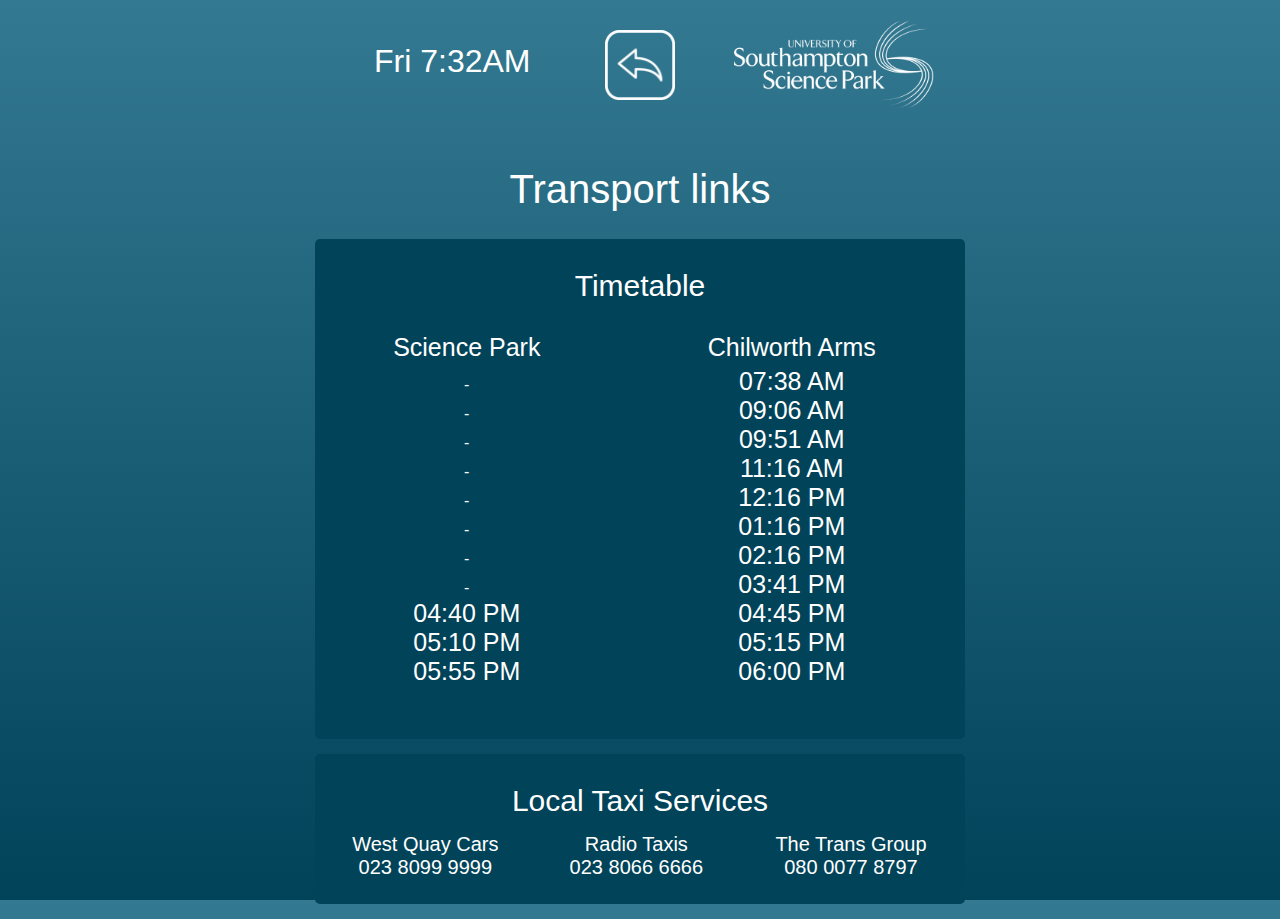
==== bus.html @ 0dda5c0b "changes according to doc" ====
<html xmlns="http://www.w3.org/1999/xhtml" lang="en">

<head>
	<meta http-equiv="Content-Type" content="text/html; charset=utf-8" />
	<meta name="description" content="" />
	<meta name="keywords" content="" />
	<title>Science Park Touch Screen</title>
	<link rel="stylesheet" type="text/css" href="assets/css/main.css">
	<script src="assets/js/clock.js"></script>
</head>
<body >
	<!--Header-->
	<header>
		<nav>
			<div id="hdr-container">
    			<div class="hdr-date"></div>
    			<div class="back-container"><a href="index.html"><img id="icon-backwards" src="assets/img/back-sign.png"></a></div>
    			<div class="logo"><img  id="sp-logo" src="assets/img/southampton-science-park.png" alt="Science Park" /></div>
			</div>
		</nav>
	</header>
	<!--Main Part of Body-->
	<article>
		<div class="bus-hdr"><h1>Transport links</h1></div>
		<!--<section class="nextbus-container">
			<div class="nextbus-box grow">
				<table>
				  <tr>
				    <td class="nextbus-text">Next Bus in:</td>
				    <td class="nextbus-time" rowspan="2">13:47</td>
				  </tr>
				  <tr>
				    <td class="nextbus-icon"><img src="assets/img/bus_icon.png"></td>
				  </tr>
				</table>
			</div>
		</section>
		<section class="busstop-container">
			<div class="busstop-box grow">
				<table>
				  <tr class="busstop-text">
				    <td colspan="2"><p>Time to nearest bus stop</p></td>
				  </tr>
				  <tr class="timetable-stops">
				    <td class="stop-sp"><p>Science Park</p></td>
				    <td class="stop-chillarms"><p>Chillworth Arms</p></td>
				  </tr>
				  <tr class="timetable-slots">
				  	<td ><p>6 mins</p></td>
				  	<td ><p>13 mins</p></td>
				  </tr>
				</table>
			</div>
		</section>-->
		<section class="timetable-container">
			<div class="timetable-box grow">
				<table>
				  <tr class="timetable-text">
				    <td colspan="2"><h2>Timetable</h2></td>
				  </tr>
				  <tr class="timetable-stops">
				    <td class="stop-sp"><p>Science Park</p></td>
				    <td class="stop-chillarms"><p>Chilworth Arms</p></td>
				  </tr>
				  <tr class="timetable-slots">
				  	<td >-</td>
				  	<td ><p>07:38 AM</p></td>
				  </tr>
				  <tr class="timetable-slots">
				  	<td >-</td>
				  	<td ><p>09:06 AM</p></td>
				  </tr>
				  <tr class="timetable-slots">
				  	<td >-</td>
				  	<td ><p>09:51 AM</p></td>
				  </tr>
				  <tr class="timetable-slots">
				  	<td >-</td>
				  	<td ><p>11:16 AM</p></td>
				  </tr>
				  <tr class="timetable-slots">
				  	<td >-</td>
				  	<td ><p>12:16 PM</p></td>
				  </tr>
				  <tr class="timetable-slots">
				  	<td >-</td>
				  	<td ><p>01:16 PM</p></td>
				  </tr>
				  <tr class="timetable-slots">
				  	<td >-</td>
				  	<td ><p>02:16 PM</p></td>
				  </tr>
				  <tr class="timetable-slots">
				  	<td >-</td>
				  	<td ><p>03:41 PM</p></td>
				  </tr>
				  <tr class="timetable-slots">
				  	<td ><p>04:40 PM</p></td>
				  	<td ><p>04:45 PM</p></td>
				  </tr>
				  <tr class="timetable-slots">
				  	<td ><p>05:10 PM</p></td>
				  	<td ><p>05:15 PM</p></td>
				  </tr>
				  <tr class="timetable-slots">
				  	<td ><p>05:55 PM</p></td>
				  	<td ><p>06:00 PM</p></td>
				  </tr>
				</table>
			</div>
		</section>
		<section class="taxi-container">
			<div class="taxi-box grow">
				<table>
				  <tr class="taxi-text">
				    <td colspan="3"><p>Local Taxi Services</p></td>
				  </tr>
				  <tr class="taxi-comp">
				    <td class=""><p>West Quay Cars</p></td>
				    <td class=""><p>Radio Taxis</p></td>
				    <td class=""><p>The Trans Group</td>
				  </tr>
				  <tr class="taxi-phone">
				    <td class="taxi-westq"><p>023 8099 9999</p></td>
				    <td class="taxi-radio"><p>023 8066 6666</p></td>
				    <td class="taxi-trans"><p>080 0077 8797</p></td>
				  </tr>
				</table>
			</div>
		</section>
	</article>
	<!--Footer-->
	<footer>

	</footer>
</body>
---- assets/css/main.css ----
@import url("http://fonts.googleapis.com/css?family=Source+Sans+Pro:300,900");

/*CSS RESET*/
/*Source: http://meyerweb.com/eric/tools/css/reset/index.html*/

html, body, div, span, applet, object, iframe,
h1, h2, h3, h4, h5, h6, p, blockquote, pre,
a, abbr, acronym, address, big, cite, code,
del, dfn, em, font, img, ins, kbd, q, s, samp,
small, strike, strong, sub, sup, tt, var,
b, u, i, center,
dl, dt, dd, ol, ul, li,
fieldset, form, label, legend,
table, caption, tbody, tfoot, thead, tr, th, td {
	margin: 0;
	padding: 0;
	border: 0;
	outline: 0;
	font-size: 100%;
	vertical-align: baseline;
	background: transparent;
}
body {
	line-height: 1;
}
ol, ul {
	list-style: none;
}
blockquote, q {
	quotes: none;
}
blockquote:before, blockquote:after,
q:before, q:after {
	content: '';
	content: none;
}

/* remember to define focus styles! */
:focus {
	outline: 0;
}

/* remember to highlight inserts somehow! */
ins {
	text-decoration: none;
}
del {
	text-decoration: line-through;
}

/* tables still need 'cellspacing="0"' in the markup */
table {
	border-collapse: collapse;
	border-spacing: 0;
}

/*Main CSS*/
/*General*/
body {
	color: white;
	background: #014359; /* For browsers that do not support gradients */
    background: -webkit-linear-gradient(#337991,#014359 ); /* For Safari 5.1 to 6.0 */
    background: -o-linear-gradient(#337991,#014359 ); /* For Opera 11.1 to 12.0 */
    background: -moz-linear-gradient(#337991,#014359 ); /* For Firefox 3.6 to 15 */
    background: linear-gradient(#337991,#014359 ); /* Standard syntax (must be last) */
  font-family: Arial,Helvetica Neue,Helvetica,sans-serif; 
  font-weight: normal;
  font-style: normal;
  overflow: hidden;
  height: 100% !important;
}
a {
  text-decoration: none;
  color: white;
}

/*End of General*/
/*Header*/

#hdr-container {
    text-align: justify;
    -ms-text-justify: distribute-all-lines;
    color: white !important;
    padding-bottom: 60px;
    display: flex;
    max-width: 44%;
    margin: 0 auto;

}
.logo, .back-container, .hdr-date {
    width: 33.3333%;
    flex: 1;
}
.logo {
  text-align: center;
  padding-top: 20px;
}
#sp-logo {
  width: 200px;
}
.hdr-date {
  padding-top: 45px;
}


.hdr-date {
	font-size: 2em !important;
	text-align: center;
}
.back-container {
  text-align: center;

}
#icon-backwards{
  width: 70px;
  padding-top: 30px;

}
/*End of Header*/
/*Body*/
.map-icon img {
  height: 150px;
  position: absolute;
  left: 30px;
  top: 10px;
}
.map-text {
  position: absolute;
  top:150px;
  font-size: 2em;
  right: 0;
  left: 0;
}

.search-icon img {
	height: 100px;
	position: absolute;
	left:53px;
	top: 33px;
}
.search-text {
	position: absolute;
	top:150px;
	font-size: 2em;
	right: 0;
	left: 0;
}

.events-icon img {
  height: 110px;
  position: absolute;
  left: 45px;
  top: 25px;
}
.events-text {
  position: absolute;
  top:150px;
  font-size: 2em;
  right: 0;
  left: 0;
}
.meeting-icon img {
  height: 80px;
  position: absolute;
  left: 40px;
  top: 40px;
}
.meeting-text {
  position: absolute;
  top: 150px;
  font-size: 2em;
  right: 0;
  left: 0;
}
.bus-icon img {
  height: 100px;
  position: absolute;
  left: 50px;
  top: 35px;
}
.bus-text {
  position: absolute;
  top:150px;
  font-size: 2em;
  right: 0;
  left: 0;
}
.info-icon img {
  height: 100px;
  position: absolute;
  left: 50px;
  top: 33px;
}
.info-text {
  position: absolute;
  top:150px;
  font-size: 2em;
  right: 0;
  left: 0;
}
.row-one,.row-two, .row-three {
    text-align: center;
    max-width: 80%;
    margin: 0 auto;
}

.box-one, .box-two, .box-three {
    width: 200px;
    height: 200px;
    vertical-align: top;
    display: inline-block;
    *display: inline;
    zoom: 1;
    background: #014359;
    border-radius: 5px;
}
.box-one, .box-two {
	margin-right: 30px;
}
.row {
	padding-bottom: 30px;
}
.grow {
	position: relative;
  	-webkit-transition:all 0.5s ease-out;
  	-moz-transition:all 0.5s ease-out;
  	-ms-transition:all 0.5s ease-out;
  	-o-transition:all 0.5s ease-out;
  	transition:all 0.5s ease-out;  
 	/*box-shadow: 0 18px 19px rgba(0,0,0,0.2);*/
}
.grow:after {
	content: '';
  position: absolute;
  width: 100%;
  height: 100%;
  left: 0;
  opacity: 0;
  border-radius: 5px;
  box-shadow: 0 5px 15px rgba(0,0,0,0.3);
  -webkit-transition:opacity 0.3s ease-out;
  -moz-transition:opacity 0.3s ease-out;
  -ms-transition:opacity 0.3s ease-out;
  -o-transition:opacity 0.3s ease-out;
  transition: opacity 0.3s ease-in-out;
}

.grow:hover {
  	-webkit-transform:scale(1.1);
  	-moz-transform:scale(1.1);
  	-ms-transform:scale(1.1);
  	-o-transform:scale(1.1);
  	transform:scale(1.1);
  	z-index: 1;
}
.grow:hover:after {
	opacity: 1;
	z-index:1;
}
#hdr-news {
	text-align: center;
	font-size: 3em;
  margin-top: 20px;
  margin-bottom: 20px;
}
.news-item {
	margin: 0 auto;
	width: 80%;
	height: 200px;
	background-color: white;
	margin-bottom: 20px;
  border-radius: 10px;
}
.news-block {
  color: black;
}
.news-block .news-icon img{
  width: 65px;
  position: relative;
  left: 15px;
  top: 15px;
  float: left;
}
.news-block .news-name {
  float: left;
  padding: 20px;
  padding-left: 50px;
  font-size: 50;
  text-align: center;
}
.news-block .news-date {
  float: left;
  padding: 20px;
  padding-left: 50px;
  font-size: 50;
  text-align: center;
}
.news-block .news-info {
  float: left;
  padding-left: 20px;
  padding-top: 20px;
  font-size: 30px;
}
.read-btn button {
  font-family: Arial,Helvetica Neue,Helvetica,sans-serif; 
  background-color: #337991;
  border: none;
  border-radius: 15px;
  color: #fff;
  padding: 50px 150px;
  text-align: center;
  text-decoration: none;
  font-size: 45px;
  cursor: pointer;
}
.read-btn {
	text-align: center;
}
.center { 
  margin: 0 auto; 
  width: 1200px; 
  display: block;
}

#media-video{
  background:#000;
  color:#ccc;
  border-radius: 6px;
  border: 1px solid rgba(0,0,0,0.8);
  box-shadow: 0px 10px 30px rgba(0,0,0,0.5);
  margin: 0 auto;
  display: block;
}

/*End of Body*/

/*CSS for BUS PAGE*/

.nextbus-container, .busstop-container, .timetable-container,.taxi-container,.map-container{
  text-align: center;
  padding-bottom: 15px;
  
}
.nextbus-container .nextbus-box table, .busstop-container .busstop-box table,
.timetable-container .timetable-box table, .taxi-container .taxi-box table {
  position: absolute;
}
.nextbus-box, .busstop-box, .timetable-box, .taxi-box{
  width: 650px;
  height: 150px;
  vertical-align: top;
  display: inline-block;
  *display: inline;
  zoom: 1;
  background: #014359;
  border-radius: 5px;
}
.timetable-box {
  height: 500px !important;
}
.nextbus-text {
  position: relative;
  left: 35px;
  font-size: 30px;
}
.nextbus-icon img{
  width: 110px;    
  position: relative;
  top: 15px;
  left: 55px;
}
.nextbus-time {
  text-align: center;
  position: relative;
  top: 43px;
  left: 265px;
  font-size: 65px;
}
.busstop-box table, .timetable-box table, .taxi-box table {
  width: 650px;
  margin: 0 auto;
  text-align: center;
}
.busstop-box .busstop-icon img  {
  width: 100px;
  padding-bottom: 20px;
}
.busstop-text p{
  font-size: 30px;
  padding-top: 12px;
  padding-bottom: 10px;
}
.taxi-text p {
  font-size: 30px;
  padding-top: 30px !important;
}
.busstop-icon .icon-run img {
  width: 155px;
}
.taxi-comp td p {
  padding-top: 15px;
  font-size: 20px;
}
.busstop-time {
  font-size: 25px;
}
.taxi-phone {
  font-size: 20px;
}
.timetable-text h2 {
  font-size: 30px;
  padding-top: 30px;
  padding-bottom: 30px;
  font-weight: 300;
}
.timetable-stops p {
  font-size: 25px;
  padding-bottom: 5px;
}
.timetable-slots p {
  font-size: 25px;
}
/*CSS for News Page*/
.news-header {
  font-size: 70px;
  font-weight: 300;
  text-align: center;
  margin-top: 20px;
  margin-bottom: 20px;
}
.news-header-descr {
  text-align: center;
  margin-top: 20px;
  margin-bottom: 20px;
}

.arrow-circle img {
  width: 50px;
    height: 28px;
    float: right;
    position: absolute;
    right: 20px;
    bottom: 15px;
    background-color: #1A5E75;
    padding: 20px 10px;
    border-radius: 50px;
}

.map-container img {
  width: 720px;
}
.map-hdr h1, .event_hdr h1, .bus-hdr h1{
  font-size: 40px;
  font-weight: 300;
  text-align: center;
  padding-bottom: 30px;
}


/*CSS for event page*/
.show-events {
  overflow: hidden;
  margin: 0 auto;
  max-width: 800px;
}

.show-events iframe {
  margin-top: -387px;
  margin-left: 80px;
  width: 600px;
  height: 1200px;
}
/*CSS for INFO PAGE*/

.inner_row img, .inner_row img {
  max-width: 100px;
}
.inner_row h3, .inner_row h3 {
  padding-top: 10px;
  font-size: 25px;
}
.inner_row p {
  font-size: 15px;
  padding-top: 20px;
}
.inner_row {
  height: 80%;
  margin-top: 6%;
}
.info-hdr h1{
  font-size: 30px;
  font-weight: 300;
  text-align: center;
  padding-bottom: 30px;
}
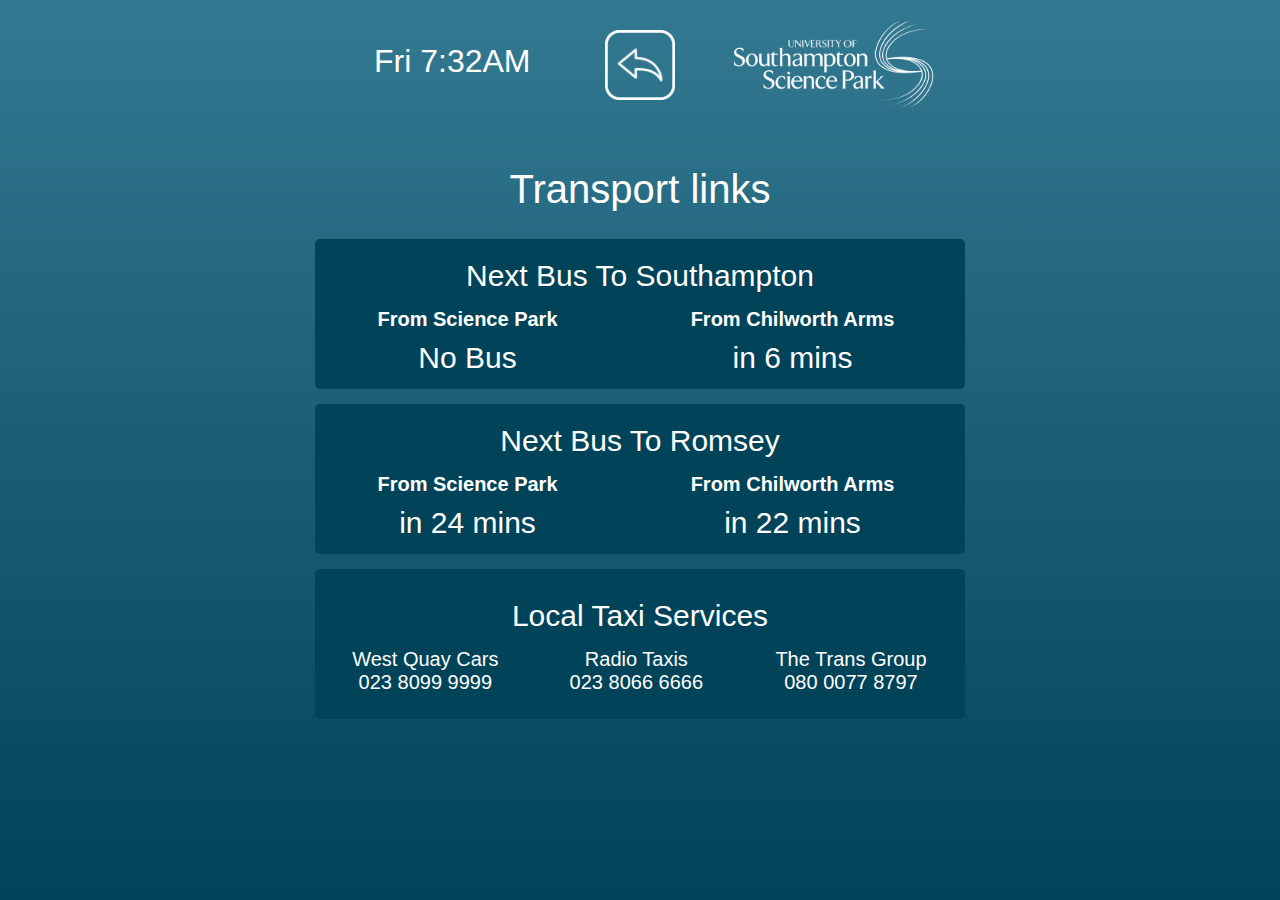
==== commit 5144a3d4: "added bus counter" ====
--- a/bus.html
+++ b/bus.html
@@ -22,37 +22,7 @@
 	<!--Main Part of Body-->
 	<article>
 		<div class="bus-hdr"><h1>Transport links</h1></div>
-		<!--<section class="nextbus-container">
-			<div class="nextbus-box grow">
-				<table>
-				  <tr>
-				    <td class="nextbus-text">Next Bus in:</td>
-				    <td class="nextbus-time" rowspan="2">13:47</td>
-				  </tr>
-				  <tr>
-				    <td class="nextbus-icon"><img src="assets/img/bus_icon.png"></td>
-				  </tr>
-				</table>
-			</div>
-		</section>
-		<section class="busstop-container">
-			<div class="busstop-box grow">
-				<table>
-				  <tr class="busstop-text">
-				    <td colspan="2"><p>Time to nearest bus stop</p></td>
-				  </tr>
-				  <tr class="timetable-stops">
-				    <td class="stop-sp"><p>Science Park</p></td>
-				    <td class="stop-chillarms"><p>Chillworth Arms</p></td>
-				  </tr>
-				  <tr class="timetable-slots">
-				  	<td ><p>6 mins</p></td>
-				  	<td ><p>13 mins</p></td>
-				  </tr>
-				</table>
-			</div>
-		</section>-->
-		<section class="timetable-container">
+		<!--<section class="timetable-container">
 			<div class="timetable-box grow">
 				<table>
 				  <tr class="timetable-text">
@@ -106,6 +76,38 @@
 				  	<td ><p>05:55 PM</p></td>
 				  	<td ><p>06:00 PM</p></td>
 				  </tr>
+				</table>
+			</div>
+		</section>-->
+		<section class="nextbus-S-container">
+			<div class="nextbus-S-box grow">
+				<table>
+				  	<tr class="nextbus-S-text">
+				    	<td colspan="2"><p>Next Bus To Southampton</p></td>
+				  	</tr>
+					<tr>
+				   		<th>From Science Park</th>
+				   		<th>From Chilworth Arms</th>
+				 	</tr>
+					<tr class="bus-dep">
+						<td class=""><p><span id="soton_soton"></span></p></td>
+					    <td class=""><p><span id="soton_chil"></span></p></td>
+				</table>
+			</div>
+		</section>
+		<section class="nextbus-R-container">
+			<div class="nextbus-R-box grow">
+				<table>
+				  	<tr class="nextbus-R-text">
+				    	<td colspan="2"><p>Next Bus To Romsey</p></td>
+				  	</tr>
+					<tr>
+				   		<th>From Science Park</th>
+				   		<th>From Chilworth Arms</th>
+				 	</tr>
+					<tr class="bus-dep">
+						<td class=""><p><span id="rom_soton"></span></p></td>
+					    <td class=""><p><span id="rom_chil"></span></p></td>
 				</table>
 			</div>
 		</section>
@@ -133,4 +135,98 @@
 	<footer>
 
 	</footer>
+	<script type="text/javascript">
+  
+  var date = new Date();
+    var currentHours = date.getHours();
+    var currentMins = date.getMinutes();
+    var currentSecs = date.getSeconds();
+    var timeMins = date.getHours()*60 + date.getMinutes();
+
+  /*Bus departure times in minutes (e.g. 17:15 -> 17*60+15) */
+  var timeSotSot = [1000, 1030, 1075];
+  var timeSotChil = [458, 546, 591, 676, 736, 796, 856, 941, 1005, 1035, 1080];
+  var timeRomSot = [476, 530];
+  var timeRomChil = [474, 528, 600, 660, 725, 785, 871, 996, 1056];
+
+
+
+  function getHourSotChil(hours)
+  {
+      for(var i = 0; i< timeSotChil.length; i++)
+      {
+          if(timeSotChil[i]> hours)
+          {
+              return timeSotChil[i];
+          }
+      }
+  }
+  function getHourSotSot(hours)
+  {
+      for(var i = 0; i< timeSotSot.length; i++)
+      {
+          if(timeSotSot[i]> hours)
+          {
+              return timeSotSot[i];
+          }
+      }
+  }
+  function getHourRomChil(hours)
+  {
+      for(var i = 0; i< timeRomChil.length; i++)
+      {
+          if(timeRomChil[i]> hours)
+          {
+              return timeRomChil[i];
+          }
+      }
+  }
+  function getHourRomSot(hours)
+  {
+      for(var i = 0; i< timeRomSot.length; i++)
+      {
+          if(timeRomSot[i]> hours)
+          {
+              return timeRomSot[i];
+          }
+      }
+  }
+
+  var timeToSotChil = getHourSotChil(timeMins);
+  var timeToSotSot = getHourSotSot (timeMins);
+  var timeToRomChil = getHourRomChil(timeMins);
+  var timeToRomSot = getHourRomSot (timeMins);
+  var leavingTimeSotChil = (timeToSotChil-timeMins);
+  var leavingTimeSotSot = (timeToSotSot-timeMins);
+  var leavingTimeRomChil = (timeToRomChil-timeMins);
+  var leavingTimeRomSot = (timeToRomSot-timeMins);
+
+  if (timeMins < 940 || timeMins >= 1075){
+      document.getElementById("soton_soton").innerHTML = "No Bus";
+  }
+  else {
+      document.getElementById("soton_soton").innerHTML = "in " + leavingTimeSotSot + " mins";
+  }
+
+  if (timeMins < 420 || timeMins >= 1080){
+      document.getElementById("soton_chil").innerHTML = "No Bus";
+  }
+  else {
+      document.getElementById("soton_chil").innerHTML = "in " + leavingTimeSotChil + " mins";
+  }
+
+  if (timeMins < 420 || timeMins >= 530){
+      document.getElementById("rom_soton").innerHTML = "No Bus";
+  }
+  else {
+      document.getElementById("rom_soton").innerHTML = "in " + leavingTimeRomSot + " mins";
+  }
+
+  if (timeMins < 420 || timeMins >= 1056){
+      document.getElementById("rom_chil").innerHTML = "No Bus";
+  }
+  else {
+      document.getElementById("rom_chil").innerHTML = "in " + leavingTimeRomChil + " mins";
+  }
+</script>
 </body>--- a/assets/css/main.css
+++ b/assets/css/main.css
@@ -63,7 +63,7 @@
     background: -o-linear-gradient(#337991,#014359 ); /* For Opera 11.1 to 12.0 */
     background: -moz-linear-gradient(#337991,#014359 ); /* For Firefox 3.6 to 15 */
     background: linear-gradient(#337991,#014359 ); /* Standard syntax (must be last) */
-  font-family: Arial,Helvetica Neue,Helvetica,sans-serif; 
+  font-family: Bliss Regular, Fallback, sans-serif; 
   font-weight: normal;
   font-style: normal;
   overflow: hidden;
@@ -336,16 +336,17 @@
 
 /*CSS for BUS PAGE*/
 
-.nextbus-container, .busstop-container, .timetable-container,.taxi-container,.map-container{
+.nextbus-S-container, .nextbus-R-container, .taxi-container{
   text-align: center;
   padding-bottom: 15px;
   
 }
-.nextbus-container .nextbus-box table, .busstop-container .busstop-box table,
-.timetable-container .timetable-box table, .taxi-container .taxi-box table {
-  position: absolute;
-}
-.nextbus-box, .busstop-box, .timetable-box, .taxi-box{
+
+
+.nextbus-S-container .nextbus-S-box table, .nextbus-R-container .nextbus-R-box table, .taxi-container .taxi-box table {
+  position: absolute;
+}
+.nextbus-S-box, .nextbus-R-box, .taxi-box{
   width: 650px;
   height: 150px;
   vertical-align: top;
@@ -355,70 +356,33 @@
   background: #014359;
   border-radius: 5px;
 }
-.timetable-box {
-  height: 500px !important;
-}
-.nextbus-text {
-  position: relative;
-  left: 35px;
-  font-size: 30px;
-}
-.nextbus-icon img{
-  width: 110px;    
-  position: relative;
-  top: 15px;
-  left: 55px;
-}
-.nextbus-time {
-  text-align: center;
-  position: relative;
-  top: 43px;
-  left: 265px;
-  font-size: 65px;
-}
-.busstop-box table, .timetable-box table, .taxi-box table {
+.nextbus-S-box table, .nextbus-R-box table,.taxi-box table {
   width: 650px;
   margin: 0 auto;
   text-align: center;
 }
-.busstop-box .busstop-icon img  {
-  width: 100px;
-  padding-bottom: 20px;
-}
-.busstop-text p{
+.nextbus-S-text p , .nextbus-R-text p{
   font-size: 30px;
-  padding-top: 12px;
-  padding-bottom: 10px;
+  padding-top: 20px !important;
 }
 .taxi-text p {
   font-size: 30px;
   padding-top: 30px !important;
 }
-.busstop-icon .icon-run img {
-  width: 155px;
+.nextbus-S-box table th, .nextbus-R-box table th {
+  font-size: 20px;
+  padding-top:15px !important;
+}
+.nextbus-S-box .bus-dep p, .nextbus-R-box .bus-dep p {
+  padding-top:10px !important;
+  font-size: 30px;
 }
 .taxi-comp td p {
   padding-top: 15px;
   font-size: 20px;
 }
-.busstop-time {
-  font-size: 25px;
-}
 .taxi-phone {
   font-size: 20px;
-}
-.timetable-text h2 {
-  font-size: 30px;
-  padding-top: 30px;
-  padding-bottom: 30px;
-  font-weight: 300;
-}
-.timetable-stops p {
-  font-size: 25px;
-  padding-bottom: 5px;
-}
-.timetable-slots p {
-  font-size: 25px;
 }
 /*CSS for News Page*/
 .news-header {
@@ -447,7 +411,8 @@
 }
 
 .map-container img {
-  width: 720px;
+  width: 500px;
+  padding-bottom: 15px;
 }
 .map-hdr h1, .event_hdr h1, .bus-hdr h1{
   font-size: 40px;
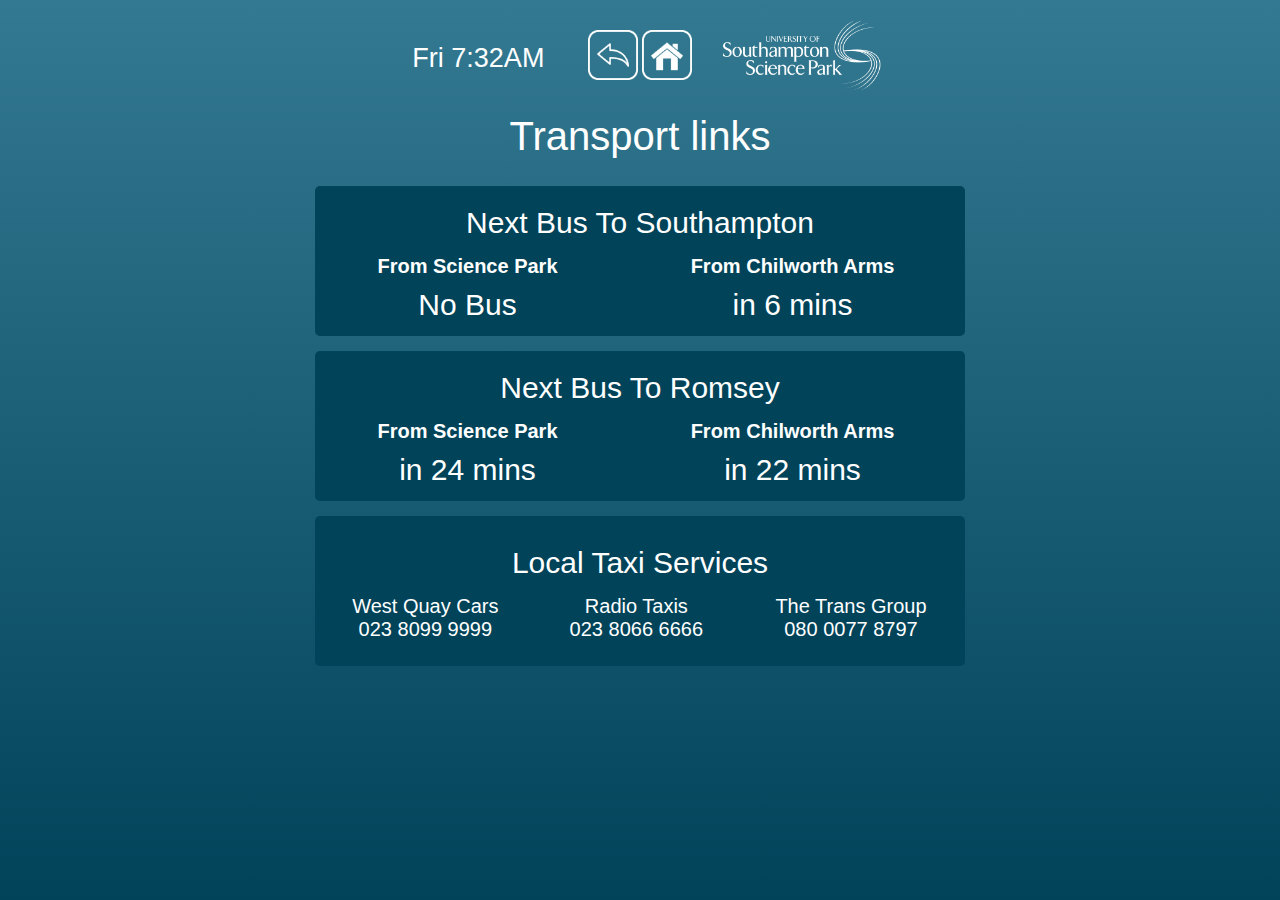
==== commit d05e9673: "add inactivity timer + small css changes" ====
--- a/bus.html
+++ b/bus.html
@@ -7,6 +7,8 @@
 	<title>Science Park Touch Screen</title>
 	<link rel="stylesheet" type="text/css" href="assets/css/main.css">
 	<script src="assets/js/clock.js"></script>
+    <script src="https://ajax.googleapis.com/ajax/libs/jquery/1.12.4/jquery.min.js"></script>
+    <script src="assets/js/idle-timer.min.js"></script>
 </head>
 <body >
 	<!--Header-->
@@ -14,14 +16,17 @@
 		<nav>
 			<div id="hdr-container">
     			<div class="hdr-date"></div>
-    			<div class="back-container"><a href="index.html"><img id="icon-backwards" src="assets/img/back-sign.png"></a></div>
+    			<div class="back-container">
+    				<a href="index.html"><img id="icon-backwards" src="assets/img/back-sign.png"></a>
+    				<a href="index.html"><img id="icon-backwards" src="assets/img/home.png"></a>
+    			</div>
     			<div class="logo"><img  id="sp-logo" src="assets/img/southampton-science-park.png" alt="Science Park" /></div>
 			</div>
 		</nav>
 	</header>
 	<!--Main Part of Body-->
 	<article>
-		<div class="bus-hdr"><h1>Transport links</h1></div>
+		<div class="bus-hdr"><h1>Transport links</h1> </div>
 		<!--<section class="timetable-container">
 			<div class="timetable-box grow">
 				<table>
@@ -136,12 +141,6 @@
 
 	</footer>
 	<script type="text/javascript">
-  
-  var date = new Date();
-    var currentHours = date.getHours();
-    var currentMins = date.getMinutes();
-    var currentSecs = date.getSeconds();
-    var timeMins = date.getHours()*60 + date.getMinutes();
 
   /*Bus departure times in minutes (e.g. 17:15 -> 17*60+15) */
   var timeSotSot = [1000, 1030, 1075];
@@ -149,9 +148,14 @@
   var timeRomSot = [476, 530];
   var timeRomChil = [474, 528, 600, 660, 725, 785, 871, 996, 1056];
 
-
-
-  function getHourSotChil(hours)
+  window.setInterval("refreshDiv()", 200);
+  function refreshDiv(){
+  	var date = new Date();
+    var currentHours = date.getHours();
+    var currentMins = date.getMinutes();
+    var currentSecs = date.getSeconds();
+  	var timeMins = date.getHours()*60 + date.getMinutes();
+  	function getHourSotChil(hours)
   {
       for(var i = 0; i< timeSotChil.length; i++)
       {
@@ -191,6 +195,7 @@
           }
       }
   }
+
 
   var timeToSotChil = getHourSotChil(timeMins);
   var timeToSotSot = getHourSotSot (timeMins);
@@ -228,5 +233,24 @@
   else {
       document.getElementById("rom_chil").innerHTML = "in " + leavingTimeRomChil + " mins";
   }
+  	
+  }
+
+
+
+</script>
+<script type="text/javascript">
+	(function ($) {
+      
+    $( document ).on( "idle.idleTimer", function(event, elem, obj){
+        window.location.href = "http://csongorkocsis.me/sptouch/";
+    });
+    
+    $( document ).on( "active.idleTimer", function(event, elem, obj, triggerevent){
+    });
+    
+    $.idleTimer(20000);
+    
+})(jQuery);
 </script>
 </body>--- a/assets/css/main.css
+++ b/assets/css/main.css
@@ -56,6 +56,9 @@
 
 /*Main CSS*/
 /*General*/
+html {
+  height: 100%; 
+}
 body {
 	color: white;
 	background: #014359; /* For browsers that do not support gradients */
@@ -69,6 +72,17 @@
   overflow: hidden;
   height: 100% !important;
 }
+#holder{
+    min-height: 100%;
+    position:relative;
+}
+
+footer{
+    width:100%;
+    position: absolute;
+    left: 0;
+    bottom: 0; 
+}
 a {
   text-decoration: none;
   color: white;
@@ -81,9 +95,9 @@
     text-align: justify;
     -ms-text-justify: distribute-all-lines;
     color: white !important;
-    padding-bottom: 60px;
+    padding-bottom: 25px;
     display: flex;
-    max-width: 44%;
+    width: 485px;
     margin: 0 auto;
 
 }
@@ -96,23 +110,20 @@
   padding-top: 20px;
 }
 #sp-logo {
-  width: 200px;
-}
+  width: 158px;
+}
+
 .hdr-date {
+	font-size: 1.69em !important;
+	text-align: center;
   padding-top: 45px;
 }
-
-
-.hdr-date {
-	font-size: 2em !important;
-	text-align: center;
-}
 .back-container {
   text-align: center;
 
 }
 #icon-backwards{
-  width: 70px;
+  width: 50px;
   padding-top: 30px;
 
 }
@@ -198,9 +209,8 @@
   right: 0;
   left: 0;
 }
-.row-one,.row-two, .row-three {
+.row-one,.row-two, .row-three, .row-four {
     text-align: center;
-    max-width: 80%;
     margin: 0 auto;
 }
 
@@ -246,75 +256,16 @@
 }
 
 .grow:hover {
-  	-webkit-transform:scale(1.1);
-  	-moz-transform:scale(1.1);
-  	-ms-transform:scale(1.1);
-  	-o-transform:scale(1.1);
-  	transform:scale(1.1);
+  	-webkit-transform:scale(1.05);
+  	-moz-transform:scale(1.05);
+  	-ms-transform:scale(1.05);
+  	-o-transform:scale(1.05);
+  	transform:scale(1.05);
   	z-index: 1;
 }
 .grow:hover:after {
 	opacity: 1;
 	z-index:1;
-}
-#hdr-news {
-	text-align: center;
-	font-size: 3em;
-  margin-top: 20px;
-  margin-bottom: 20px;
-}
-.news-item {
-	margin: 0 auto;
-	width: 80%;
-	height: 200px;
-	background-color: white;
-	margin-bottom: 20px;
-  border-radius: 10px;
-}
-.news-block {
-  color: black;
-}
-.news-block .news-icon img{
-  width: 65px;
-  position: relative;
-  left: 15px;
-  top: 15px;
-  float: left;
-}
-.news-block .news-name {
-  float: left;
-  padding: 20px;
-  padding-left: 50px;
-  font-size: 50;
-  text-align: center;
-}
-.news-block .news-date {
-  float: left;
-  padding: 20px;
-  padding-left: 50px;
-  font-size: 50;
-  text-align: center;
-}
-.news-block .news-info {
-  float: left;
-  padding-left: 20px;
-  padding-top: 20px;
-  font-size: 30px;
-}
-.read-btn button {
-  font-family: Arial,Helvetica Neue,Helvetica,sans-serif; 
-  background-color: #337991;
-  border: none;
-  border-radius: 15px;
-  color: #fff;
-  padding: 50px 150px;
-  text-align: center;
-  text-decoration: none;
-  font-size: 45px;
-  cursor: pointer;
-}
-.read-btn {
-	text-align: center;
 }
 .center { 
   margin: 0 auto; 
@@ -326,12 +277,73 @@
   background:#000;
   color:#ccc;
   border-radius: 6px;
-  border: 1px solid rgba(0,0,0,0.8);
   box-shadow: 0px 10px 30px rgba(0,0,0,0.5);
   margin: 0 auto;
   display: block;
-}
-
+  max-width: 485px !important;
+  margin-top: 25px;
+}
+
+.index_title {
+    margin: 0 auto;
+    max-width: 485px;
+    text-align: right;
+}
+.index_title h1 {
+  font-size: 4em;
+}
+.index_title p {
+  padding-top: 15px;
+  padding-bottom: 30px;
+}
+
+footer .touch-btn {
+  background-color: #fff;
+  color: #014359;
+  height: 100px;
+  border-radius: 100% ;
+  border-bottom-right-radius: 0;
+  border-bottom-left-radius: 0;
+  margin: 0 auto;
+  text-align: center;
+  animation: pound 5s linear infinite;
+}
+.touch-btn h2 {
+  padding-top: 28px;
+  font-size: 3em;
+}
+
+.pulse {
+  box-shadow: 0 0 0 rgba(255,255,255, 0.5);
+}
+ .pulse:hover{
+  animation: pulse 3s infinite;
+}
+@-webkit-keyframes pulse {
+  0% {
+    -webkit-box-shadow: 0 0 0 0 rgba(255,255,255, 0.5);
+  }
+  70% {
+      -webkit-box-shadow: 0 0 0 200px rgba(255,255,255, 0);
+  }
+  100% {
+      -webkit-box-shadow: 0 0 0 0 rgba(255,255,255, 0);
+  }
+}
+@keyframes pulse {
+  0% {
+    -moz-box-shadow: 0 0 0 0 rgba(255,255,255, 0.5);
+    box-shadow: 0 0 0 0 rgba(255,255,255, 0.5);
+  }
+  70% {
+      -moz-box-shadow: 0 0 0 200px rgba(255,255,255, 0);
+      box-shadow: 0 0 0 200px rgba(255,255,255, 0);
+  }
+  100% {
+      -moz-box-shadow: 0 0 0 0 rgba(255,255,255, 0);
+      box-shadow: 0 0 0 0 rgba(255,255,255, 0);
+  }
+}
 /*End of Body*/
 
 /*CSS for BUS PAGE*/
@@ -384,35 +396,21 @@
 .taxi-phone {
   font-size: 20px;
 }
-/*CSS for News Page*/
-.news-header {
-  font-size: 70px;
-  font-weight: 300;
-  text-align: center;
-  margin-top: 20px;
-  margin-bottom: 20px;
-}
-.news-header-descr {
-  text-align: center;
-  margin-top: 20px;
-  margin-bottom: 20px;
-}
 
 .arrow-circle img {
-  width: 50px;
-    height: 28px;
+      width: 28px;
+    height: 16px;
     float: right;
     position: absolute;
-    right: 20px;
-    bottom: 15px;
+    right: 8px;
+    bottom: 8px;
     background-color: #1A5E75;
-    padding: 20px 10px;
+    padding: 15px 10px;
     border-radius: 50px;
 }
 
 .map-container img {
-  width: 500px;
-  padding-bottom: 15px;
+  width: 720px;
 }
 .map-hdr h1, .event_hdr h1, .bus-hdr h1{
   font-size: 40px;
@@ -421,18 +419,20 @@
   padding-bottom: 30px;
 }
 
-
-/*CSS for event page*/
+.map-container {
+  text-align: center;
+}
+/*CSS for Event page*/
 .show-events {
   overflow: hidden;
   margin: 0 auto;
-  max-width: 800px;
+  max-width: 741px;
 }
 
 .show-events iframe {
-  margin-top: -387px;
-  margin-left: 80px;
-  width: 600px;
+  margin-top: -350px;
+  margin-left: -1px;
+  width: 741px;
   height: 1200px;
 }
 /*CSS for INFO PAGE*/
@@ -445,8 +445,9 @@
   font-size: 25px;
 }
 .inner_row p {
-  font-size: 15px;
-  padding-top: 20px;
+      font-size: 16px;
+    padding: 20px;
+    line-height: 1.2;
 }
 .inner_row {
   height: 80%;
@@ -457,4 +458,73 @@
   font-weight: 300;
   text-align: center;
   padding-bottom: 30px;
+}
+
+.info-row{
+  width: 640px;
+}
+
+@media only screen and (max-width:836px) {
+  .box-one, .box-two, .box-three {
+    width: 149px;
+    height: 149px;
+  }
+  .menu-text {
+    top: 111px;
+    font-size: 1.6em;
+  }
+  .events-icon img {
+    left: 29px;
+    top: 15px;
+    height: 90px !important;
+  }
+  .search-icon img {
+    left: 33px;
+    top: 19px;
+    height: 80px !important;
+  }
+  .meeting-icon img {
+    left: 31px;
+    top: 30px;
+    height: 60px !important;
+  }
+  .bus-icon img {
+    left: 36px;
+    top: 21px;
+    height: 80px !important;
+  }
+  .info-icon img {
+    left: 36px;
+    top: 21px;
+    height: 80px !important;
+  }
+  .map-icon img {
+    left: 16px;
+    top: -4px;
+    height: 120px !important;
+  }
+  .box-one, .box-two {
+    margin-right: 10px;
+  }
+  .row {
+    padding-bottom: 14px;
+  }
+}
+.box {
+  animation: pound 5s linear infinite;
+}
+
+@keyframes pound {
+  0% { transform: scale(1); }
+  50% { transform: scale(1.07); }
+  100% { transform: scale(1); }
+}
+
+.disable_click {
+  width: 722px;
+  height: 1000px;
+  position: absolute;
+  left: 0;
+  z-index: 99999;
+  
 }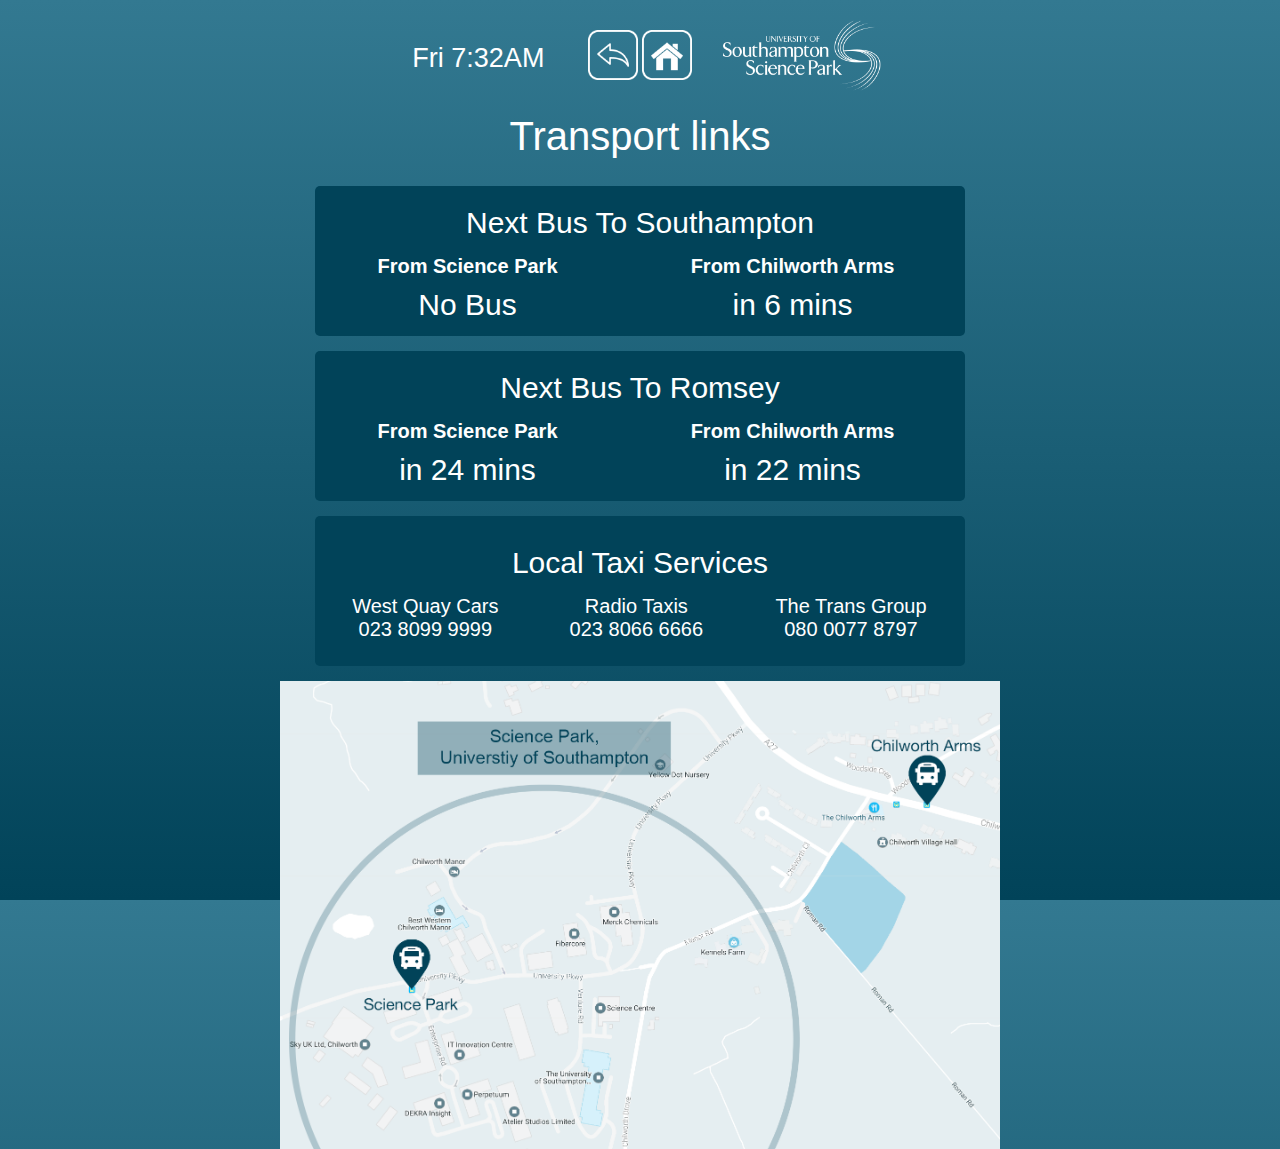
==== commit 377f2997: "added bus stop img" ====
--- a/bus.html
+++ b/bus.html
@@ -135,6 +135,11 @@
 				</table>
 			</div>
 		</section>
+		<section>
+			<div class="bus_map">
+				<img src="assets/img/bus-map.png">
+			</div>
+		</section>
 	</article>
 	<!--Footer-->
 	<footer>
--- a/assets/css/main.css
+++ b/assets/css/main.css
@@ -397,6 +397,15 @@
   font-size: 20px;
 }
 
+.bus_map {
+  margin: 0 auto;
+  width: 720px;
+}
+.bus_map img {
+  width: 720px;
+}
+
+/*-------------------------------------------------------------------------*/
 .arrow-circle img {
       width: 28px;
     height: 16px;
@@ -527,4 +536,45 @@
   left: 0;
   z-index: 99999;
   
-}+}
+
+/*------------------------------ Meeting Page ----------------------------*/
+
+.row-room {
+    text-align: center;
+    margin: 0 auto;
+    padding-bottom: 30px;
+
+}
+
+.room {
+    width: 100px;
+    height: 100px;
+    display: inline-block;
+    *display: inline;
+    zoom: 1;
+    background: #014359;
+    border-radius: 5px;
+    box-shadow: 0px 3px 4px #1d1d1d;
+
+}
+.row-room a {
+  width: 100px;
+  height: 100px;
+  display: inline-block;
+  margin-right: 30px;
+}
+.row-room a:last-child{
+  margin-right: 0 !important;
+}
+.wrapper {
+   height: 100px;
+}
+.wrapper p {
+    position: relative;
+    top: 50%;
+    text-align: center;
+    transform: translateY(-50%);
+}
+
+
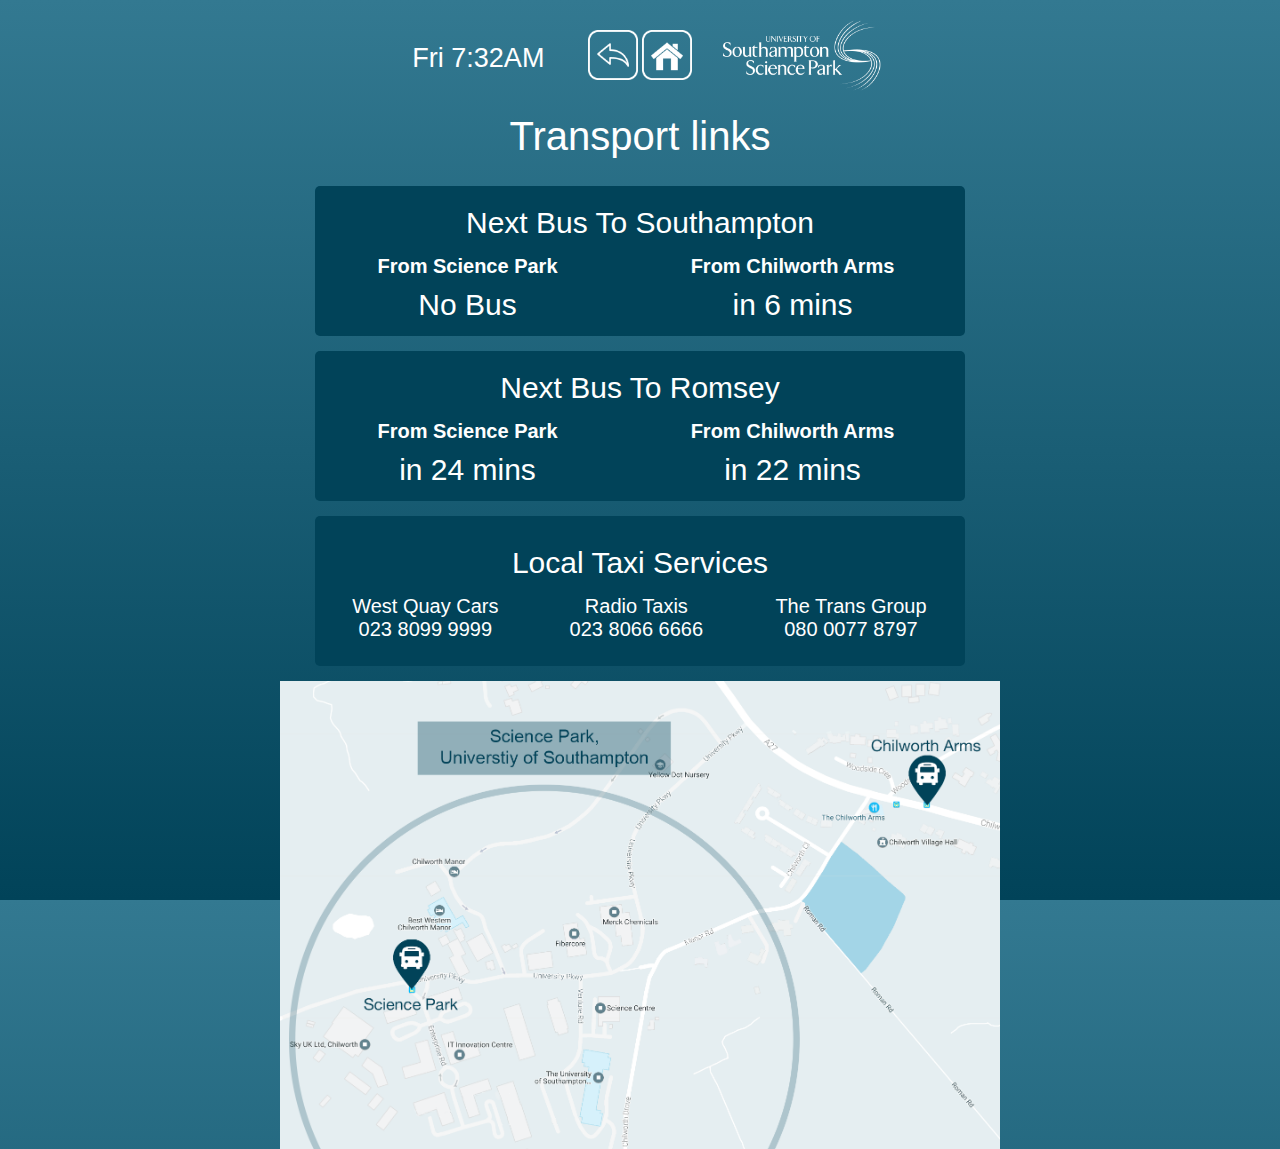
==== commit bf6d4dd1: "deleted footer from pages" ====
--- a/bus.html
+++ b/bus.html
@@ -141,10 +141,6 @@
 			</div>
 		</section>
 	</article>
-	<!--Footer-->
-	<footer>
-
-	</footer>
 	<script type="text/javascript">
 
   /*Bus departure times in minutes (e.g. 17:15 -> 17*60+15) */
--- a/assets/css/main.css
+++ b/assets/css/main.css
@@ -81,7 +81,8 @@
     width:100%;
     position: absolute;
     left: 0;
-    bottom: 0; 
+    bottom: 0;
+    height: 300px;
 }
 a {
   text-decoration: none;
@@ -230,6 +231,9 @@
 .row {
 	padding-bottom: 30px;
 }
+.row a {
+	display: inline-block;
+}
 .grow {
 	position: relative;
   	-webkit-transition:all 0.5s ease-out;
@@ -273,17 +277,6 @@
   display: block;
 }
 
-#media-video{
-  background:#000;
-  color:#ccc;
-  border-radius: 6px;
-  box-shadow: 0px 10px 30px rgba(0,0,0,0.5);
-  margin: 0 auto;
-  display: block;
-  max-width: 485px !important;
-  margin-top: 25px;
-}
-
 .index_title {
     margin: 0 auto;
     max-width: 485px;
@@ -297,53 +290,60 @@
   padding-bottom: 30px;
 }
 
+.promo_wrapper {
+  margin-top: 20px !important;
+  margin: 0 auto;
+  width: 485px;
+}
+.promo_wrapper img {
+  width: 485px;
+}
+
 footer .touch-btn {
   background-color: #fff;
   color: #014359;
-  height: 100px;
-  border-radius: 100% ;
+  height: 700px;
+  border-radius: 700px ;
   border-bottom-right-radius: 0;
   border-bottom-left-radius: 0;
   margin: 0 auto;
   text-align: center;
-  animation: pound 5s linear infinite;
+  position: relative;
+  bottom: -180px;
 }
 .touch-btn h2 {
-  padding-top: 28px;
+  padding-top: 46px;
   font-size: 3em;
 }
-
-.pulse {
-  box-shadow: 0 0 0 rgba(255,255,255, 0.5);
-}
- .pulse:hover{
-  animation: pulse 3s infinite;
-}
-@-webkit-keyframes pulse {
-  0% {
-    -webkit-box-shadow: 0 0 0 0 rgba(255,255,255, 0.5);
-  }
-  70% {
-      -webkit-box-shadow: 0 0 0 200px rgba(255,255,255, 0);
-  }
-  100% {
-      -webkit-box-shadow: 0 0 0 0 rgba(255,255,255, 0);
-  }
-}
-@keyframes pulse {
-  0% {
-    -moz-box-shadow: 0 0 0 0 rgba(255,255,255, 0.5);
-    box-shadow: 0 0 0 0 rgba(255,255,255, 0.5);
-  }
-  70% {
-      -moz-box-shadow: 0 0 0 200px rgba(255,255,255, 0);
-      box-shadow: 0 0 0 200px rgba(255,255,255, 0);
-  }
-  100% {
-      -moz-box-shadow: 0 0 0 0 rgba(255,255,255, 0);
-      box-shadow: 0 0 0 0 rgba(255,255,255, 0);
-  }
-}
+.bounce {
+  -webkit-animation-name: bounce;
+  animation-name: bounce;
+  -webkit-animation-duration: 5s;
+  animation-duration: 5s;
+  -webkit-animation-fill-mode: both;
+  animation-fill-mode: both;
+  -webkit-animation-timing-function: linear;
+  animation-timing-function: linear;
+  animation-iteration-count: infinite;
+  -webkit-animation-iteration-count: infinite;
+}
+@-webkit-keyframes bounce {
+  0%, 100% {
+    -webkit-transform: translateY(0);
+  }
+  50% {
+    -webkit-transform: translateY(-50px);
+  }
+}
+@keyframes bounce {
+  0%, 100% {
+    transform: translateY(0);
+  }
+  50% {
+    transform: translateY(-50px);
+  }
+}
+
 /*End of Body*/
 
 /*CSS for BUS PAGE*/
@@ -475,8 +475,8 @@
 
 @media only screen and (max-width:836px) {
   .box-one, .box-two, .box-three {
-    width: 149px;
-    height: 149px;
+    width: 153px;
+    height: 153px;
   }
   .menu-text {
     top: 111px;
@@ -519,9 +519,7 @@
     padding-bottom: 14px;
   }
 }
-.box {
-  animation: pound 5s linear infinite;
-}
+
 
 @keyframes pound {
   0% { transform: scale(1); }
@@ -548,19 +546,18 @@
 }
 
 .room {
-    width: 100px;
-    height: 100px;
+    width: 80px;
+    height: 80px;
     display: inline-block;
     *display: inline;
     zoom: 1;
     background: #014359;
     border-radius: 5px;
-    box-shadow: 0px 3px 4px #1d1d1d;
 
 }
 .row-room a {
-  width: 100px;
-  height: 100px;
+  width: 80px;
+  height: 80px;
   display: inline-block;
   margin-right: 30px;
 }
@@ -568,7 +565,7 @@
   margin-right: 0 !important;
 }
 .wrapper {
-   height: 100px;
+   height: 80px;
 }
 .wrapper p {
     position: relative;
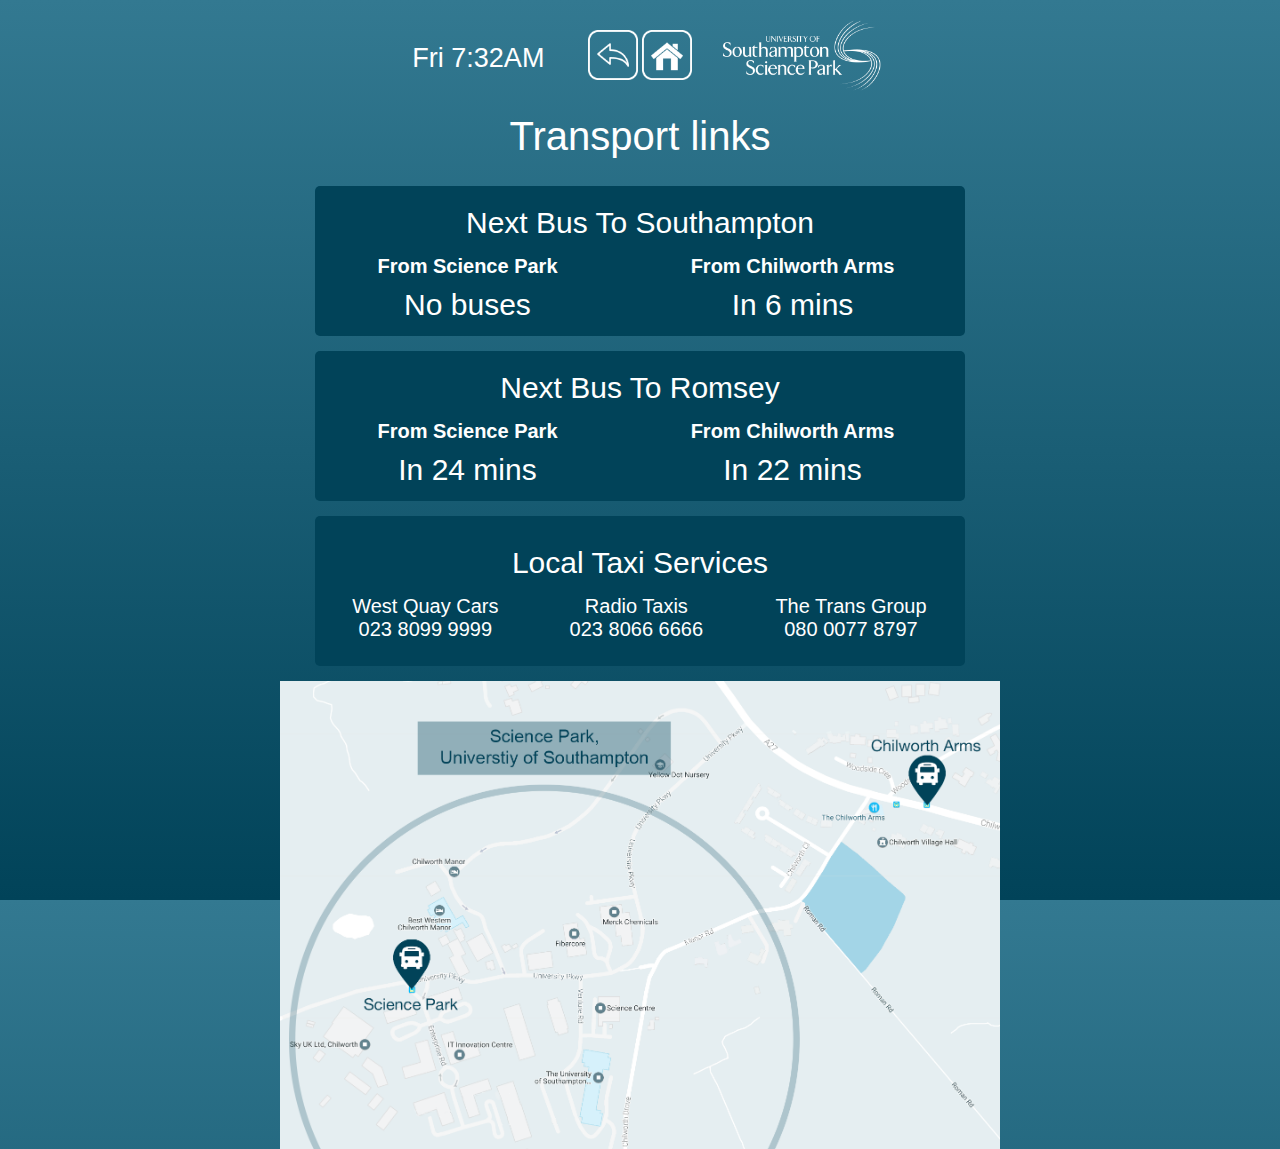
==== commit 94320eae: "bus css changes" ====
--- a/bus.html
+++ b/bus.html
@@ -208,31 +208,31 @@
   var leavingTimeRomSot = (timeToRomSot-timeMins);
 
   if (timeMins < 940 || timeMins >= 1075){
-      document.getElementById("soton_soton").innerHTML = "No Bus";
-  }
-  else {
-      document.getElementById("soton_soton").innerHTML = "in " + leavingTimeSotSot + " mins";
+      document.getElementById("soton_soton").innerHTML = "No buses";
+  }
+  else {
+      document.getElementById("soton_soton").innerHTML = "In " + leavingTimeSotSot + " mins";
   }
 
   if (timeMins < 420 || timeMins >= 1080){
-      document.getElementById("soton_chil").innerHTML = "No Bus";
-  }
-  else {
-      document.getElementById("soton_chil").innerHTML = "in " + leavingTimeSotChil + " mins";
+      document.getElementById("soton_chil").innerHTML = "No buses";
+  }
+  else {
+      document.getElementById("soton_chil").innerHTML = "In " + leavingTimeSotChil + " mins";
   }
 
   if (timeMins < 420 || timeMins >= 530){
-      document.getElementById("rom_soton").innerHTML = "No Bus";
-  }
-  else {
-      document.getElementById("rom_soton").innerHTML = "in " + leavingTimeRomSot + " mins";
+      document.getElementById("rom_soton").innerHTML = "No buses";
+  }
+  else {
+      document.getElementById("rom_soton").innerHTML = "In " + leavingTimeRomSot + " mins";
   }
 
   if (timeMins < 420 || timeMins >= 1056){
-      document.getElementById("rom_chil").innerHTML = "No Bus";
-  }
-  else {
-      document.getElementById("rom_chil").innerHTML = "in " + leavingTimeRomChil + " mins";
+      document.getElementById("rom_chil").innerHTML = "No buses";
+  }
+  else {
+      document.getElementById("rom_chil").innerHTML = "In " + leavingTimeRomChil + " mins";
   }
   	
   }
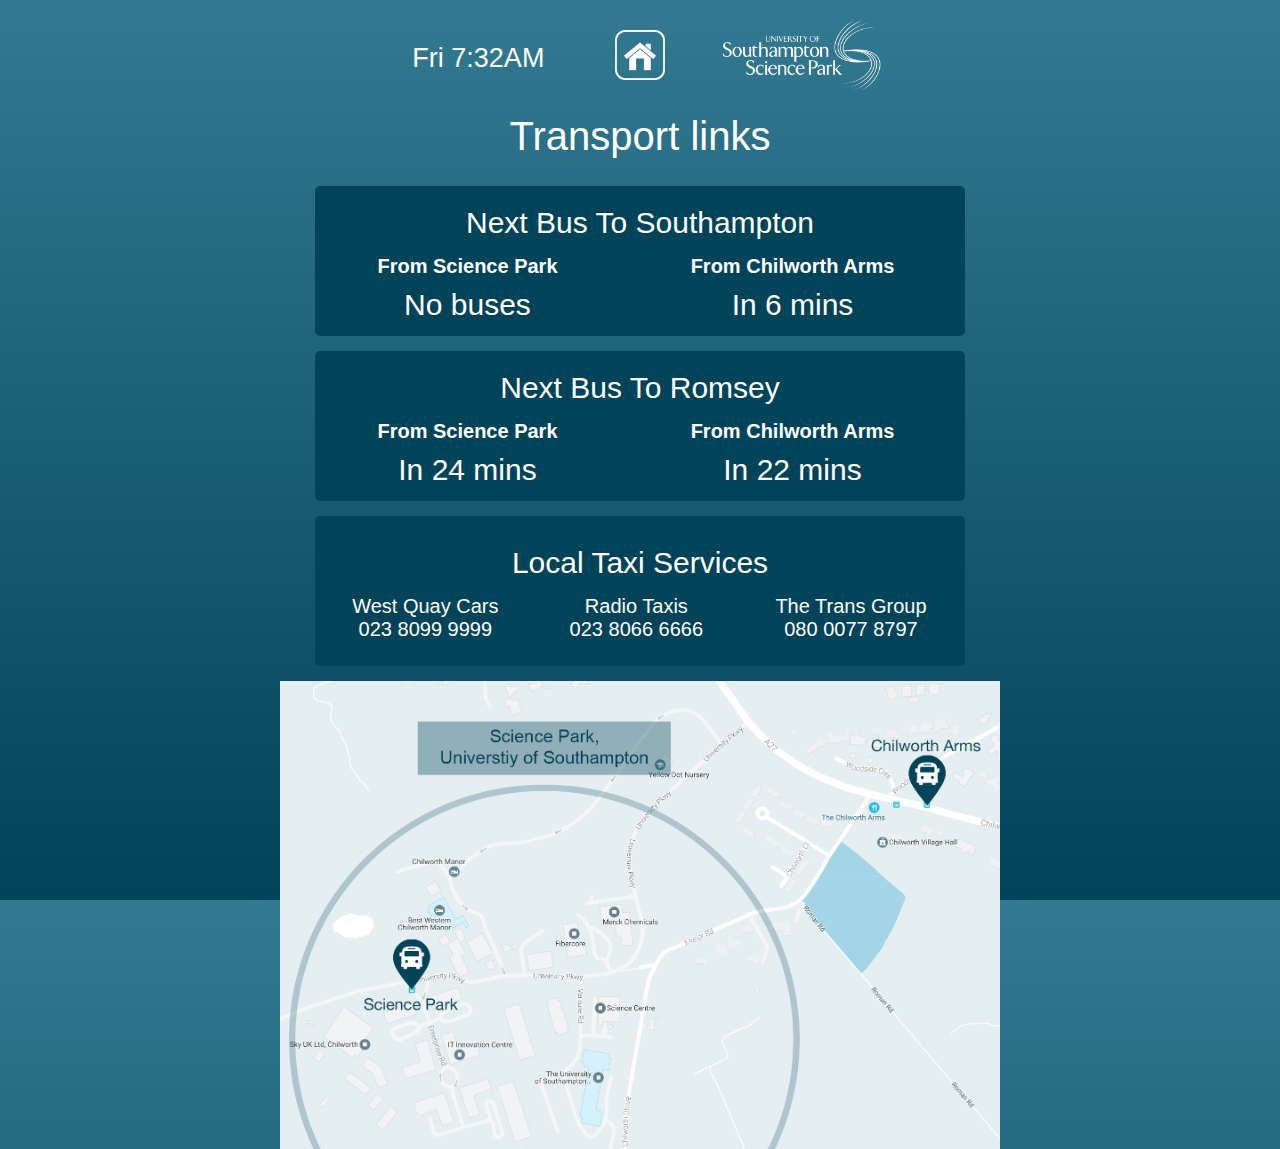
==== commit 0885b8b6: "deleted back button from pages" ====
--- a/bus.html
+++ b/bus.html
@@ -17,7 +17,6 @@
 			<div id="hdr-container">
     			<div class="hdr-date"></div>
     			<div class="back-container">
-    				<a href="index.html"><img id="icon-backwards" src="assets/img/back-sign.png"></a>
     				<a href="index.html"><img id="icon-backwards" src="assets/img/home.png"></a>
     			</div>
     			<div class="logo"><img  id="sp-logo" src="assets/img/southampton-science-park.png" alt="Science Park" /></div>
